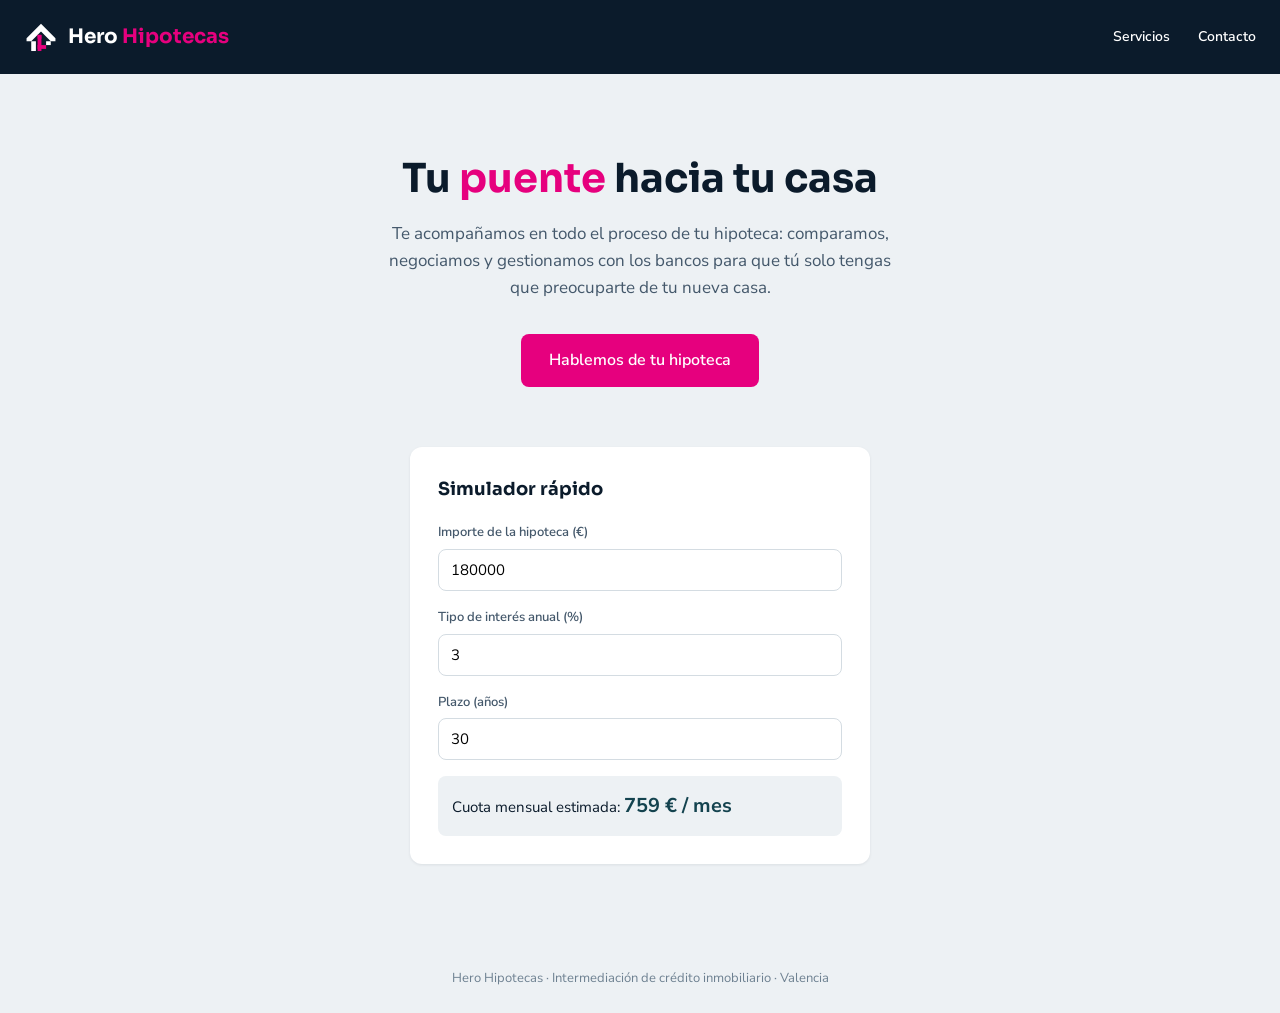
==== index.html @ 44be64f1 "Add files via upload" ====
<!DOCTYPE html>
<html lang="es">
<head>
<meta charset="UTF-8">
<meta name="viewport" content="width=device-width, initial-scale=1">
<title>Hero Hipotecas — Tu puente hacia tu casa</title>
<link rel="preconnect" href="https://fonts.googleapis.com">
<link rel="preconnect" href="https://fonts.gstatic.com" crossorigin>
<link href="https://fonts.googleapis.com/css2?family=Sora:wght@600;700&family=Nunito+Sans:wght@400;600&display=swap" rel="stylesheet">
<style>
  :root{
    --noche:#0B1B2B;
    --petroleo:#14434F;
    --fucsia:#E6007E;
    --niebla:#EDF1F4;
    --blanco:#FFFFFF;
  }
  *{box-sizing:border-box;margin:0;padding:0;}
  body{
    font-family:'Nunito Sans',sans-serif;
    background:var(--niebla);
    color:var(--noche);
    line-height:1.6;
  }
  header{
    background:var(--noche);
    padding:20px 24px;
    display:flex;
    align-items:center;
    justify-content:space-between;
  }
  .logo{display:flex;align-items:center;gap:10px;}
  .logo svg{width:34px;height:34px;}
  .logo span{
    font-family:'Sora',sans-serif;
    font-weight:700;
    font-size:20px;
    color:var(--blanco);
  }
  .logo span em{color:var(--fucsia);font-style:normal;}
  nav a{
    color:var(--blanco);
    text-decoration:none;
    margin-left:24px;
    font-size:14px;
    font-weight:600;
  }
  .hero{
    max-width:760px;
    margin:0 auto;
    padding:80px 24px 60px;
    text-align:center;
  }
  .hero h1{
    font-family:'Sora',sans-serif;
    font-size:40px;
    font-weight:700;
    line-height:1.25;
    margin-bottom:16px;
  }
  .hero h1 em{color:var(--fucsia);font-style:normal;}
  .hero p{
    font-size:17px;
    color:#44586B;
    max-width:520px;
    margin:0 auto 32px;
  }
  .cta{
    display:inline-block;
    background:var(--fucsia);
    color:var(--blanco);
    text-decoration:none;
    font-weight:600;
    padding:14px 28px;
    border-radius:8px;
  }
  section.simulador{
    background:var(--blanco);
    max-width:460px;
    margin:0 auto 80px;
    padding:28px;
    border-radius:12px;
    box-shadow:0 1px 3px rgba(11,27,43,0.08);
  }
  section.simulador h2{
    font-family:'Sora',sans-serif;
    font-size:18px;
    margin-bottom:18px;
  }
  .campo{margin-bottom:16px;text-align:left;}
  .campo label{display:block;font-size:13px;font-weight:600;margin-bottom:6px;color:#44586B;}
  .campo input{
    width:100%;
    padding:10px 12px;
    border:1px solid #D4DCE2;
    border-radius:8px;
    font-size:15px;
    font-family:'Nunito Sans',sans-serif;
  }
  .resultado{
    margin-top:12px;
    padding:14px;
    background:var(--niebla);
    border-radius:8px;
    font-size:15px;
  }
  .resultado strong{color:var(--petroleo);font-size:20px;}
  footer{
    text-align:center;
    padding:24px;
    font-size:13px;
    color:#6E8191;
  }
</style>
</head>
<body>

<header>
  <div class="logo">
    <svg viewBox="0 0 160 160" aria-hidden="true">
      <path d="M80 18 L148 86 L148 100 L126 100 L80 54 L34 100 L12 100 L12 86 Z" fill="#FFFFFF"/>
      <rect x="34" y="100" width="22" height="46" fill="#FFFFFF"/>
      <rect x="104" y="100" width="22" height="18" fill="#FFFFFF"/>
      <rect x="64" y="70" width="18" height="76" fill="#E6007E"/>
      <rect x="64" y="70" width="18" height="18" fill="#E6007E"/>
      <rect x="64" y="118" width="40" height="18" fill="#E6007E"/>
    </svg>
    <span>Hero <em>Hipotecas</em></span>
  </div>
  <nav>
    <a href="#">Servicios</a>
    <a href="#">Contacto</a>
  </nav>
</header>

<section class="hero">
  <h1>Tu <em>puente</em> hacia tu casa</h1>
  <p>Te acompañamos en todo el proceso de tu hipoteca: comparamos, negociamos y gestionamos con los bancos para que tú solo tengas que preocuparte de tu nueva casa.</p>
  <a class="cta" href="#contacto">Hablemos de tu hipoteca</a>
</section>

<section class="simulador">
  <h2>Simulador rápido</h2>
  <div class="campo">
    <label for="importe">Importe de la hipoteca (€)</label>
    <input type="number" id="importe" value="180000">
  </div>
  <div class="campo">
    <label for="interes">Tipo de interés anual (%)</label>
    <input type="number" id="interes" value="3" step="0.1">
  </div>
  <div class="campo">
    <label for="plazo">Plazo (años)</label>
    <input type="number" id="plazo" value="30">
  </div>
  <div class="resultado" id="resultado">
    Cuota mensual estimada: <strong id="cuota">—</strong>
  </div>
</section>

<footer>
  Hero Hipotecas · Intermediación de crédito inmobiliario · Valencia
</footer>

<script>
function calcular(){
  const importe = parseFloat(document.getElementById('importe').value) || 0;
  const interesAnual = parseFloat(document.getElementById('interes').value) || 0;
  const anios = parseFloat(document.getElementById('plazo').value) || 1;
  const i = (interesAnual / 100) / 12;
  const n = anios * 12;
  let cuota;
  if (i === 0) {
    cuota = importe / n;
  } else {
    cuota = importe * (i * Math.pow(1 + i, n)) / (Math.pow(1 + i, n) - 1);
  }
  document.getElementById('cuota').textContent = cuota.toLocaleString('es-ES', {style:'currency', currency:'EUR', maximumFractionDigits:0}) + ' / mes';
}
['importe','interes','plazo'].forEach(id => {
  document.getElementById(id).addEventListener('input', calcular);
});
calcular();
</script>

</body>
</html>
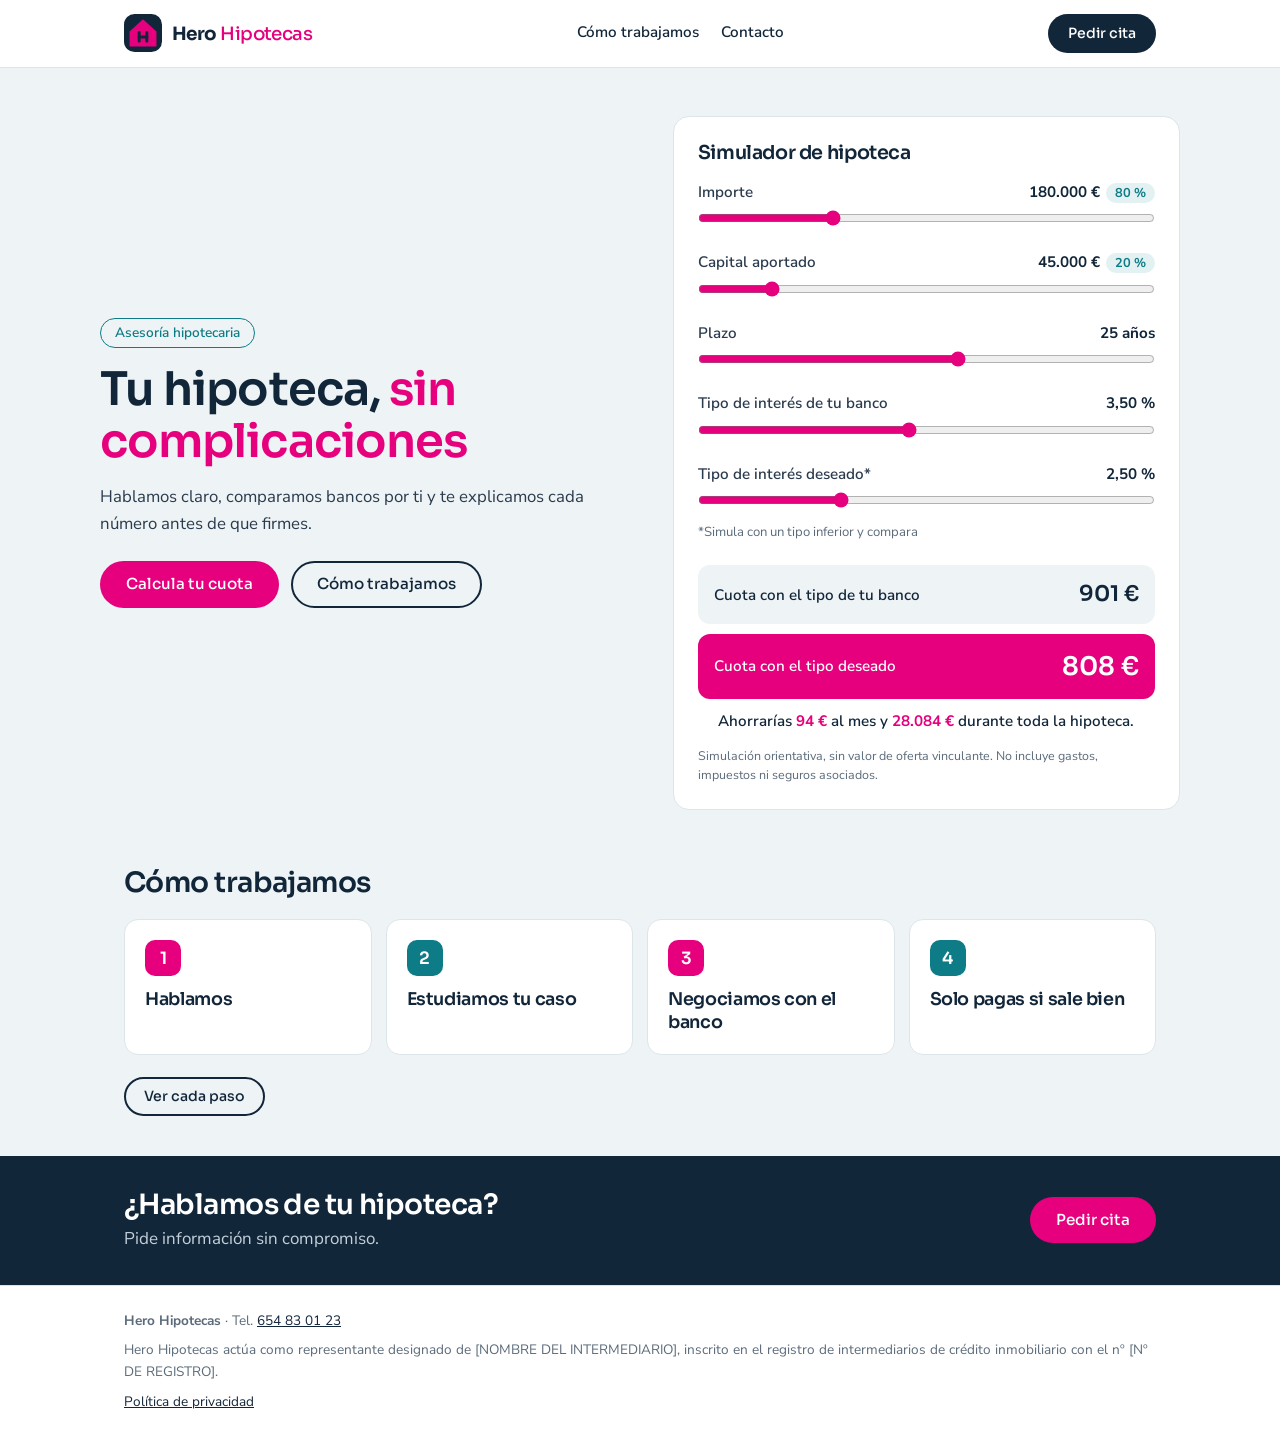
==== commit 94cc76df: "Add files via upload" ====
--- a/index.html
+++ b/index.html
@@ -1,187 +1,170 @@
 <!DOCTYPE html>
 <html lang="es">
 <head>
-<meta charset="UTF-8">
-<meta name="viewport" content="width=device-width, initial-scale=1">
-<title>Hero Hipotecas — Tu puente hacia tu casa</title>
-<link rel="preconnect" href="https://fonts.googleapis.com">
-<link rel="preconnect" href="https://fonts.gstatic.com" crossorigin>
-<link href="https://fonts.googleapis.com/css2?family=Sora:wght@600;700&family=Nunito+Sans:wght@400;600&display=swap" rel="stylesheet">
-<style>
-  :root{
-    --noche:#0B1B2B;
-    --petroleo:#14434F;
-    --fucsia:#E6007E;
-    --niebla:#EDF1F4;
-    --blanco:#FFFFFF;
-  }
-  *{box-sizing:border-box;margin:0;padding:0;}
-  body{
-    font-family:'Nunito Sans',sans-serif;
-    background:var(--niebla);
-    color:var(--noche);
-    line-height:1.6;
-  }
-  header{
-    background:var(--noche);
-    padding:20px 24px;
-    display:flex;
-    align-items:center;
-    justify-content:space-between;
-  }
-  .logo{display:flex;align-items:center;gap:10px;}
-  .logo svg{width:34px;height:34px;}
-  .logo span{
-    font-family:'Sora',sans-serif;
-    font-weight:700;
-    font-size:20px;
-    color:var(--blanco);
-  }
-  .logo span em{color:var(--fucsia);font-style:normal;}
-  nav a{
-    color:var(--blanco);
-    text-decoration:none;
-    margin-left:24px;
-    font-size:14px;
-    font-weight:600;
-  }
-  .hero{
-    max-width:760px;
-    margin:0 auto;
-    padding:80px 24px 60px;
-    text-align:center;
-  }
-  .hero h1{
-    font-family:'Sora',sans-serif;
-    font-size:40px;
-    font-weight:700;
-    line-height:1.25;
-    margin-bottom:16px;
-  }
-  .hero h1 em{color:var(--fucsia);font-style:normal;}
-  .hero p{
-    font-size:17px;
-    color:#44586B;
-    max-width:520px;
-    margin:0 auto 32px;
-  }
-  .cta{
-    display:inline-block;
-    background:var(--fucsia);
-    color:var(--blanco);
-    text-decoration:none;
-    font-weight:600;
-    padding:14px 28px;
-    border-radius:8px;
-  }
-  section.simulador{
-    background:var(--blanco);
-    max-width:460px;
-    margin:0 auto 80px;
-    padding:28px;
-    border-radius:12px;
-    box-shadow:0 1px 3px rgba(11,27,43,0.08);
-  }
-  section.simulador h2{
-    font-family:'Sora',sans-serif;
-    font-size:18px;
-    margin-bottom:18px;
-  }
-  .campo{margin-bottom:16px;text-align:left;}
-  .campo label{display:block;font-size:13px;font-weight:600;margin-bottom:6px;color:#44586B;}
-  .campo input{
-    width:100%;
-    padding:10px 12px;
-    border:1px solid #D4DCE2;
-    border-radius:8px;
-    font-size:15px;
-    font-family:'Nunito Sans',sans-serif;
-  }
-  .resultado{
-    margin-top:12px;
-    padding:14px;
-    background:var(--niebla);
-    border-radius:8px;
-    font-size:15px;
-  }
-  .resultado strong{color:var(--petroleo);font-size:20px;}
-  footer{
-    text-align:center;
-    padding:24px;
-    font-size:13px;
-    color:#6E8191;
-  }
-</style>
+  <meta charset="utf-8">
+  <meta name="viewport" content="width=device-width, initial-scale=1">
+  <title>Hero Hipotecas · Tu hipoteca, sin complicaciones</title>
+  <meta name="description" content="Hablamos claro, comparamos bancos por ti y te explicamos cada número antes de que firmes. Pide información sin compromiso.">
+  <link rel="icon" type="image/svg+xml" href="favicon.svg">
+  <link rel="preconnect" href="https://fonts.googleapis.com">
+  <link rel="preconnect" href="https://fonts.gstatic.com" crossorigin>
+  <link href="https://fonts.googleapis.com/css2?family=Nunito+Sans:wght@400;600;700&family=Sora:wght@500;600;700&display=swap" rel="stylesheet">
+  <link rel="stylesheet" href="styles.css">
 </head>
 <body>
 
-<header>
-  <div class="logo">
-    <svg viewBox="0 0 160 160" aria-hidden="true">
-      <path d="M80 18 L148 86 L148 100 L126 100 L80 54 L34 100 L12 100 L12 86 Z" fill="#FFFFFF"/>
-      <rect x="34" y="100" width="22" height="46" fill="#FFFFFF"/>
-      <rect x="104" y="100" width="22" height="18" fill="#FFFFFF"/>
-      <rect x="64" y="70" width="18" height="76" fill="#E6007E"/>
-      <rect x="64" y="70" width="18" height="18" fill="#E6007E"/>
-      <rect x="64" y="118" width="40" height="18" fill="#E6007E"/>
-    </svg>
-    <span>Hero <em>Hipotecas</em></span>
-  </div>
-  <nav>
-    <a href="#">Servicios</a>
-    <a href="#">Contacto</a>
-  </nav>
-</header>
+  <header class="site-header">
+    <div class="container">
+      <a class="logo" href="index.html" aria-label="Hero Hipotecas, ir al inicio">
+        <svg viewBox="0 0 36 36" aria-hidden="true"><rect width="36" height="36" rx="10" fill="#12263A"/><path d="M6 17 L18 6 L30 17 V30 H6 Z" fill="#E6007E" stroke="#E6007E" stroke-width="1.5" stroke-linejoin="round"/><rect x="13" y="16" width="2.8" height="11" rx="1" fill="#12263A"/><rect x="20.2" y="16" width="2.8" height="11" rx="1" fill="#12263A"/><rect x="13" y="20.4" width="10" height="2.8" rx="1" fill="#12263A"/></svg>
+        <div><b>Hero</b> <span>Hipotecas</span></div>
+      </a>
+      <nav class="nav-links" aria-label="Principal">
+        <a href="como-trabajamos.html">Cómo trabajamos</a>
+        <a href="contacto.html">Contacto</a>
+      </nav>
+      <button type="button" class="btn btn-dark btn-small" data-cita>Pedir cita</button>
+    </div>
+  </header>
 
-<section class="hero">
-  <h1>Tu <em>puente</em> hacia tu casa</h1>
-  <p>Te acompañamos en todo el proceso de tu hipoteca: comparamos, negociamos y gestionamos con los bancos para que tú solo tengas que preocuparte de tu nueva casa.</p>
-  <a class="cta" href="#contacto">Hablemos de tu hipoteca</a>
-</section>
+  <main>
+    <section class="container hero">
+      <div>
+        <span class="etiqueta">Asesoría hipotecaria</span>
+        <h1>Tu hipoteca, <span class="acento">sin complicaciones</span></h1>
+        <p class="lead">Hablamos claro, comparamos bancos por ti y te explicamos cada número antes de que firmes.</p>
+        <div class="acciones">
+          <a class="btn btn-primary" href="#simulador">Calcula tu cuota</a>
+          <a class="btn btn-outline" href="como-trabajamos.html">Cómo trabajamos</a>
+        </div>
+      </div>
 
-<section class="simulador">
-  <h2>Simulador rápido</h2>
-  <div class="campo">
-    <label for="importe">Importe de la hipoteca (€)</label>
-    <input type="number" id="importe" value="180000">
-  </div>
-  <div class="campo">
-    <label for="interes">Tipo de interés anual (%)</label>
-    <input type="number" id="interes" value="3" step="0.1">
-  </div>
-  <div class="campo">
-    <label for="plazo">Plazo (años)</label>
-    <input type="number" id="plazo" value="30">
-  </div>
-  <div class="resultado" id="resultado">
-    Cuota mensual estimada: <strong id="cuota">—</strong>
-  </div>
-</section>
+      <div class="card sim" id="simulador">
+        <h2>Simulador de hipoteca</h2>
 
-<footer>
-  Hero Hipotecas · Intermediación de crédito inmobiliario · Valencia
-</footer>
+        <div class="campo">
+          <div class="lab"><label for="imp">Importe</label><span class="valor"><span id="o-imp"></span><em class="pct" id="p-imp"></em></span></div>
+          <input type="range" id="imp" min="50000" max="500000" step="5000" value="180000">
+        </div>
 
-<script>
-function calcular(){
-  const importe = parseFloat(document.getElementById('importe').value) || 0;
-  const interesAnual = parseFloat(document.getElementById('interes').value) || 0;
-  const anios = parseFloat(document.getElementById('plazo').value) || 1;
-  const i = (interesAnual / 100) / 12;
-  const n = anios * 12;
-  let cuota;
-  if (i === 0) {
-    cuota = importe / n;
-  } else {
-    cuota = importe * (i * Math.pow(1 + i, n)) / (Math.pow(1 + i, n) - 1);
-  }
-  document.getElementById('cuota').textContent = cuota.toLocaleString('es-ES', {style:'currency', currency:'EUR', maximumFractionDigits:0}) + ' / mes';
-}
-['importe','interes','plazo'].forEach(id => {
-  document.getElementById(id).addEventListener('input', calcular);
-});
-calcular();
-</script>
+        <div class="campo">
+          <div class="lab"><label for="apo">Capital aportado</label><span class="valor"><span id="o-apo"></span><em class="pct" id="p-apo"></em></span></div>
+          <input type="range" id="apo" min="0" max="300000" step="5000" value="45000">
+        </div>
 
+        <div class="campo">
+          <div class="lab"><label for="pl">Plazo</label><span class="valor" id="o-pl"></span></div>
+          <input type="range" id="pl" min="5" max="40" step="1" value="25">
+        </div>
+
+        <div class="campo">
+          <div class="lab"><label for="tb">Tipo de interés de tu banco</label><span class="valor" id="o-tb"></span></div>
+          <input type="range" id="tb" min="0.5" max="7" step="0.05" value="3.5">
+        </div>
+
+        <div class="campo">
+          <div class="lab"><label for="td">Tipo de interés deseado*</label><span class="valor" id="o-td"></span></div>
+          <input type="range" id="td" min="0.5" max="7" step="0.05" value="2.5">
+          <p class="nota">*Simula con un tipo inferior y compara</p>
+        </div>
+
+        <div class="resultados">
+          <div class="res-fila"><span>Cuota con el tipo de tu banco</span><span class="cifra" id="c-banco"></span></div>
+          <div class="res-fila destacada"><span>Cuota con el tipo deseado</span><span class="cifra" id="c-deseado"></span></div>
+          <p class="ahorro" id="ahorro"></p>
+        </div>
+        <p class="aviso">Simulación orientativa, sin valor de oferta vinculante. No incluye gastos, impuestos ni seguros asociados.</p>
+      </div>
+    </section>
+
+    <section class="seccion">
+      <div class="container">
+        <h2>Cómo trabajamos</h2>
+        <div class="pasos">
+          <div class="paso"><div class="num">1</div><h3>Hablamos</h3></div>
+          <div class="paso"><div class="num">2</div><h3>Estudiamos tu caso</h3></div>
+          <div class="paso"><div class="num">3</div><h3>Negociamos con el banco</h3></div>
+          <div class="paso"><div class="num">4</div><h3>Solo pagas si sale bien</h3></div>
+        </div>
+        <p class="mas"><a class="btn btn-outline btn-small" href="como-trabajamos.html">Ver cada paso</a></p>
+      </div>
+    </section>
+
+    <section class="cta">
+      <div class="container">
+        <div>
+          <h2>¿Hablamos de tu hipoteca?</h2>
+          <p>Pide información sin compromiso.</p>
+        </div>
+        <button type="button" class="btn btn-primary" data-cita>Pedir cita</button>
+      </div>
+    </section>
+  </main>
+
+  <footer class="site-footer">
+    <div class="container">
+      <p><strong>Hero Hipotecas</strong> · Tel. <a href="tel:+34654830123">654 83 01 23</a></p>
+      <p>Hero Hipotecas actúa como representante designado de [NOMBRE DEL INTERMEDIARIO], inscrito en el registro de intermediarios de crédito inmobiliario con el nº [Nº DE REGISTRO].</p>
+      <p><a href="politica-privacidad.html">Política de privacidad</a></p>
+    </div>
+  </footer>
+
+  <script src="app.js"></script>
+  <script>
+    /* Simulador de hipoteca */
+    (function () {
+      var $ = function (id) { return document.getElementById(id); };
+      var euros = new Intl.NumberFormat('es-ES', { maximumFractionDigits: 0 });
+      var tasa = new Intl.NumberFormat('es-ES', { minimumFractionDigits: 2, maximumFractionDigits: 2 });
+
+      function cuota(capital, anios, tipoAnual) {
+        var n = anios * 12;
+        var r = tipoAnual / 100 / 12;
+        return r === 0 ? capital / n : capital * r / (1 - Math.pow(1 + r, -n));
+      }
+
+      function calcular() {
+        var imp = +$('imp').value;
+        var apo = +$('apo').value;
+        var anios = +$('pl').value;
+        var tb = +$('tb').value;
+        var td = +$('td').value;
+
+        var total = imp + apo;
+        var pApo = Math.round(apo / total * 100);
+        var pImp = 100 - pApo;
+
+        $('o-imp').textContent = euros.format(imp) + ' €';
+        $('p-imp').textContent = pImp + ' %';
+        $('o-apo').textContent = euros.format(apo) + ' €';
+        $('p-apo').textContent = pApo + ' %';
+        $('o-pl').textContent = anios + ' años';
+        $('o-tb').textContent = tasa.format(tb) + ' %';
+        $('o-td').textContent = tasa.format(td) + ' %';
+
+        var cB = cuota(imp, anios, tb);
+        var cD = cuota(imp, anios, td);
+        $('c-banco').textContent = euros.format(Math.round(cB)) + ' €';
+        $('c-deseado').textContent = euros.format(Math.round(cD)) + ' €';
+
+        var dif = cB - cD;
+        var meses = anios * 12;
+        var msg = $('ahorro');
+        if (dif >= 0.5) {
+          msg.innerHTML = 'Ahorrarías <strong>' + euros.format(Math.round(dif)) + ' €</strong> al mes y <strong>' +
+            euros.format(Math.round(dif * meses)) + ' €</strong> durante toda la hipoteca.';
+        } else if (dif <= -0.5) {
+          msg.textContent = 'Con ese tipo pagarías ' + euros.format(Math.round(-dif)) + ' € más al mes.';
+        } else {
+          msg.textContent = 'Con estos dos tipos la cuota es prácticamente la misma.';
+        }
+      }
+
+      ['imp', 'apo', 'pl', 'tb', 'td'].forEach(function (id) {
+        $(id).addEventListener('input', calcular);
+      });
+      calcular();
+    })();
+  </script>
 </body>
 </html>
--- a/styles.css
+++ b/styles.css
@@ -0,0 +1,216 @@
+/* Hero Hipotecas · estilos compartidos
+   Paleta: azul noche, azul petróleo, fucsia, niebla, blanco
+   Letras: Sora (títulos) + Nunito Sans (texto) */
+
+:root {
+  --noche: #12263A;
+  --petroleo: #0E7C86;
+  --fucsia: #E6007E;
+  --fucsia-oscuro: #BF0068;
+  --niebla: #EEF3F5;
+  --blanco: #FFFFFF;
+  --texto: #2A3B4D;
+  --suave: #5B6B7A;
+  --linea: #DCE5EA;
+  --radio: 16px;
+}
+
+*, *::before, *::after { box-sizing: border-box; }
+
+html { scroll-behavior: smooth; }
+
+body {
+  margin: 0;
+  background: var(--niebla);
+  color: var(--texto);
+  font-family: 'Nunito Sans', system-ui, sans-serif;
+  font-size: 17px;
+  line-height: 1.6;
+  -webkit-font-smoothing: antialiased;
+}
+
+h1, h2, h3 {
+  font-family: 'Sora', system-ui, sans-serif;
+  font-weight: 600;
+  color: var(--noche);
+  letter-spacing: -0.02em;
+  margin: 0;
+}
+
+h1 { font-size: clamp(2rem, 4.6vw, 2.9rem); line-height: 1.12; }
+h2 { font-size: clamp(1.4rem, 2.6vw, 1.75rem); line-height: 1.2; }
+h3 { font-size: 1.1rem; line-height: 1.3; }
+
+p { margin: 0; }
+a { color: inherit; }
+
+:focus-visible {
+  outline: 3px solid var(--petroleo);
+  outline-offset: 3px;
+  border-radius: 6px;
+}
+
+.container { max-width: 1080px; margin: 0 auto; padding: 0 24px; }
+
+/* ---------- Cabecera ---------- */
+.site-header { background: var(--blanco); border-bottom: 1px solid var(--linea); }
+.site-header .container {
+  display: flex; align-items: center; justify-content: space-between;
+  gap: 12px 24px; flex-wrap: wrap; padding-top: 14px; padding-bottom: 14px;
+}
+.logo {
+  display: inline-flex; align-items: center; gap: 10px; text-decoration: none;
+  font-family: 'Sora', sans-serif; font-size: 1.15rem; letter-spacing: -0.03em;
+}
+.logo svg { width: 38px; height: 38px; flex: none; }
+.logo b { font-weight: 700; color: var(--noche); }
+.logo span { font-weight: 500; color: var(--fucsia); }
+.nav-links { display: flex; align-items: center; gap: 22px; }
+.nav-links a { text-decoration: none; font-weight: 600; font-size: 0.95rem; color: var(--noche); padding: 4px 0; border-bottom: 2px solid transparent; }
+.nav-links a:hover, .nav-links a[aria-current="page"] { border-bottom-color: var(--fucsia); }
+
+/* ---------- Botones ---------- */
+.btn {
+  display: inline-block; font-family: 'Sora', sans-serif; font-weight: 500; font-size: 0.95rem;
+  line-height: 1.2; padding: 12px 24px; border-radius: 999px; border: 2px solid transparent;
+  text-decoration: none; cursor: pointer; transition: background-color .15s, color .15s, border-color .15s;
+}
+.btn-primary { background: var(--fucsia); color: var(--blanco); }
+.btn-primary:hover { background: var(--fucsia-oscuro); }
+.btn-outline { border-color: var(--noche); color: var(--noche); background: transparent; }
+.btn-outline:hover { background: var(--noche); color: var(--blanco); }
+.btn-dark { background: var(--noche); color: var(--blanco); }
+.btn-dark:hover { background: #1d3a57; }
+.btn-small { padding: 9px 18px; font-size: 0.88rem; }
+.btn-verde { background: #1FA855; color: var(--blanco); }
+.btn-verde:hover { background: #178544; }
+
+/* ---------- Portada ---------- */
+.hero { display: grid; grid-template-columns: 1.05fr 1fr; gap: 40px; align-items: center; padding: 48px 0 40px; }
+.etiqueta {
+  display: inline-block; font-size: 0.85rem; font-weight: 600; color: var(--petroleo);
+  border: 1px solid var(--petroleo); border-radius: 999px; padding: 3px 14px; margin-bottom: 16px;
+}
+.acento { color: var(--fucsia); }
+.hero p.lead { margin-top: 16px; max-width: 30em; font-size: 1.05rem; }
+.hero .acciones { margin-top: 24px; display: flex; flex-wrap: wrap; gap: 12px; }
+
+/* ---------- Simulador ---------- */
+.card { background: var(--blanco); border: 1px solid var(--linea); border-radius: var(--radio); padding: 24px; }
+.sim h2 { font-size: 1.2rem; margin-bottom: 4px; }
+.campo { margin-top: 16px; }
+.lab { display: flex; justify-content: space-between; align-items: baseline; gap: 12px; font-size: 0.95rem; }
+.lab label { font-weight: 600; color: var(--texto); }
+.lab .valor { color: var(--noche); font-weight: 700; text-align: right; }
+.pct {
+  font-style: normal; font-weight: 700; font-size: 0.8rem; color: var(--petroleo);
+  background: #E3F1F2; border-radius: 999px; padding: 1px 9px; margin-left: 6px; white-space: nowrap;
+}
+.sim input[type="range"] { width: 100%; margin: 6px 0 0; accent-color: var(--fucsia); }
+.nota { font-size: 0.82rem; color: var(--suave); margin-top: 6px; }
+.resultados { margin-top: 22px; display: grid; gap: 10px; }
+.res-fila {
+  display: flex; justify-content: space-between; align-items: center; gap: 12px;
+  border-radius: 12px; padding: 12px 16px; background: var(--niebla); color: var(--noche); font-weight: 600; font-size: 0.95rem;
+}
+.res-fila .cifra { font-family: 'Sora', sans-serif; font-size: 1.35rem; font-weight: 600; white-space: nowrap; }
+.res-fila.destacada { background: var(--fucsia); color: var(--blanco); }
+.res-fila.destacada .cifra { font-size: 1.6rem; }
+.ahorro { font-size: 0.95rem; font-weight: 600; color: var(--noche); text-align: center; min-height: 1.5em; }
+.ahorro strong { color: var(--fucsia); }
+.aviso { font-size: 0.78rem; color: var(--suave); margin-top: 14px; line-height: 1.5; }
+
+/* ---------- Secciones ---------- */
+.seccion { padding: 16px 0 40px; }
+.seccion > .container > p.intro { margin-top: 8px; max-width: 36em; }
+.pasos { display: grid; grid-template-columns: repeat(auto-fit, minmax(210px, 1fr)); gap: 14px; margin-top: 20px; }
+.paso { background: var(--blanco); border: 1px solid var(--linea); border-radius: 14px; padding: 20px; }
+.paso .num {
+  display: flex; align-items: center; justify-content: center; width: 36px; height: 36px; border-radius: 10px;
+  background: var(--fucsia); color: var(--blanco); font-family: 'Sora', sans-serif; font-weight: 600; margin-bottom: 12px;
+}
+.paso:nth-child(even) .num { background: var(--petroleo); }
+.paso p { margin-top: 6px; font-size: 0.95rem; line-height: 1.55; }
+.mas { margin-top: 22px; }
+
+/* Página «Cómo trabajamos» en lista vertical */
+.pasos-lista { display: grid; gap: 14px; margin-top: 28px; max-width: 760px; }
+.pasos-lista .paso { display: grid; grid-template-columns: 52px 1fr; gap: 16px; align-items: start; padding: 22px; }
+.pasos-lista .paso .num { width: 44px; height: 44px; font-size: 1.1rem; margin: 0; border-radius: 12px; }
+.pasos-lista .paso p { font-size: 1rem; }
+
+.pagina { padding: 48px 0 24px; }
+.pagina p.intro { margin-top: 12px; max-width: 36em; }
+
+/* Contacto */
+.contacto-grid { display: grid; grid-template-columns: repeat(auto-fit, minmax(260px, 1fr)); gap: 16px; margin-top: 28px; max-width: 760px; }
+.telefono { font-family: 'Sora', sans-serif; font-size: 1.8rem; font-weight: 600; color: var(--noche); letter-spacing: -0.02em; margin: 6px 0 14px; display: block; text-decoration: none; }
+.card .acciones { display: flex; flex-wrap: wrap; gap: 10px; }
+.card h3 + p { margin-top: 6px; font-size: 0.95rem; }
+
+/* ---------- Franja final ---------- */
+.cta { background: var(--noche); padding: 32px 0; }
+.cta .container { display: flex; flex-wrap: wrap; align-items: center; justify-content: space-between; gap: 16px; }
+.cta h2 { color: var(--blanco); }
+.cta p { color: #C3D0DB; margin-top: 4px; }
+
+/* ---------- Pie ---------- */
+.site-footer { background: var(--blanco); border-top: 1px solid var(--linea); padding: 24px 0; font-size: 0.85rem; color: var(--suave); }
+.site-footer .container { display: grid; gap: 8px; }
+.site-footer a { color: var(--noche); }
+
+/* ---------- Ventana del formulario ---------- */
+dialog.cita {
+  border: none; border-radius: 20px; padding: 0; width: min(520px, calc(100% - 24px));
+  max-height: calc(100% - 24px); color: var(--texto); background: var(--blanco);
+}
+dialog.cita::backdrop { background: rgba(18, 38, 58, 0.62); }
+.cita-in { padding: 28px; position: relative; }
+.cita-in h2 { font-size: 1.35rem; padding-right: 36px; }
+.cita-in .sub { margin-top: 6px; font-size: 0.95rem; }
+.cerrar {
+  position: absolute; top: 14px; right: 14px; width: 38px; height: 38px; border-radius: 50%;
+  border: none; background: var(--niebla); color: var(--noche); font-size: 1.3rem; line-height: 1; cursor: pointer;
+}
+.cerrar:hover { background: var(--linea); }
+.cita form { margin-top: 18px; display: grid; gap: 14px; }
+.cita label.t { display: block; font-weight: 600; font-size: 0.92rem; color: var(--noche); margin-bottom: 4px; }
+.cita input[type="text"], .cita input[type="tel"], .cita input[type="email"] {
+  width: 100%; font: inherit; color: var(--noche); background: var(--blanco);
+  border: 1.5px solid #B9C7D3; border-radius: 10px; padding: 11px 13px;
+}
+.cita input:focus-visible { outline: 3px solid var(--petroleo); outline-offset: 1px; border-color: var(--petroleo); }
+.cita fieldset { border: none; padding: 0; margin: 0; }
+.cita legend { font-weight: 600; font-size: 0.92rem; color: var(--noche); margin-bottom: 6px; padding: 0; }
+.franjas { display: grid; gap: 8px; }
+.franjas label {
+  display: flex; align-items: center; gap: 10px; border: 1.5px solid #B9C7D3; border-radius: 10px;
+  padding: 10px 13px; cursor: pointer; font-size: 0.95rem;
+}
+.franjas label:has(input:checked) { border-color: var(--fucsia); background: #FFF0F8; }
+.franjas input { accent-color: var(--fucsia); width: 18px; height: 18px; margin: 0; }
+.privacidad { display: flex; gap: 10px; align-items: flex-start; font-size: 0.85rem; color: var(--suave); }
+.privacidad input { accent-color: var(--fucsia); width: 18px; height: 18px; margin: 2px 0 0; flex: none; }
+.estado { font-size: 0.92rem; font-weight: 600; min-height: 1.4em; }
+.estado.error { color: #B3261E; }
+.gracias { text-align: center; padding: 18px 0 6px; }
+.gracias .tic { width: 56px; height: 56px; border-radius: 50%; background: var(--fucsia); color: var(--blanco); display: flex; align-items: center; justify-content: center; margin: 0 auto 14px; font-size: 1.6rem; }
+.gracias h2 { padding: 0; }
+.gracias p { margin-top: 8px; }
+.gracias .btn { margin-top: 18px; }
+
+/* ---------- Móvil ---------- */
+@media (max-width: 820px) {
+  .hero { grid-template-columns: 1fr; padding-top: 32px; }
+}
+@media (max-width: 560px) {
+  .site-header .container { justify-content: center; }
+  .nav-links { width: 100%; justify-content: center; gap: 18px; order: 3; }
+  .cita-in { padding: 22px 18px; }
+  .pasos-lista .paso { grid-template-columns: 1fr; gap: 10px; }
+}
+
+@media (prefers-reduced-motion: reduce) {
+  html { scroll-behavior: auto; }
+  .btn { transition: none; }
+}
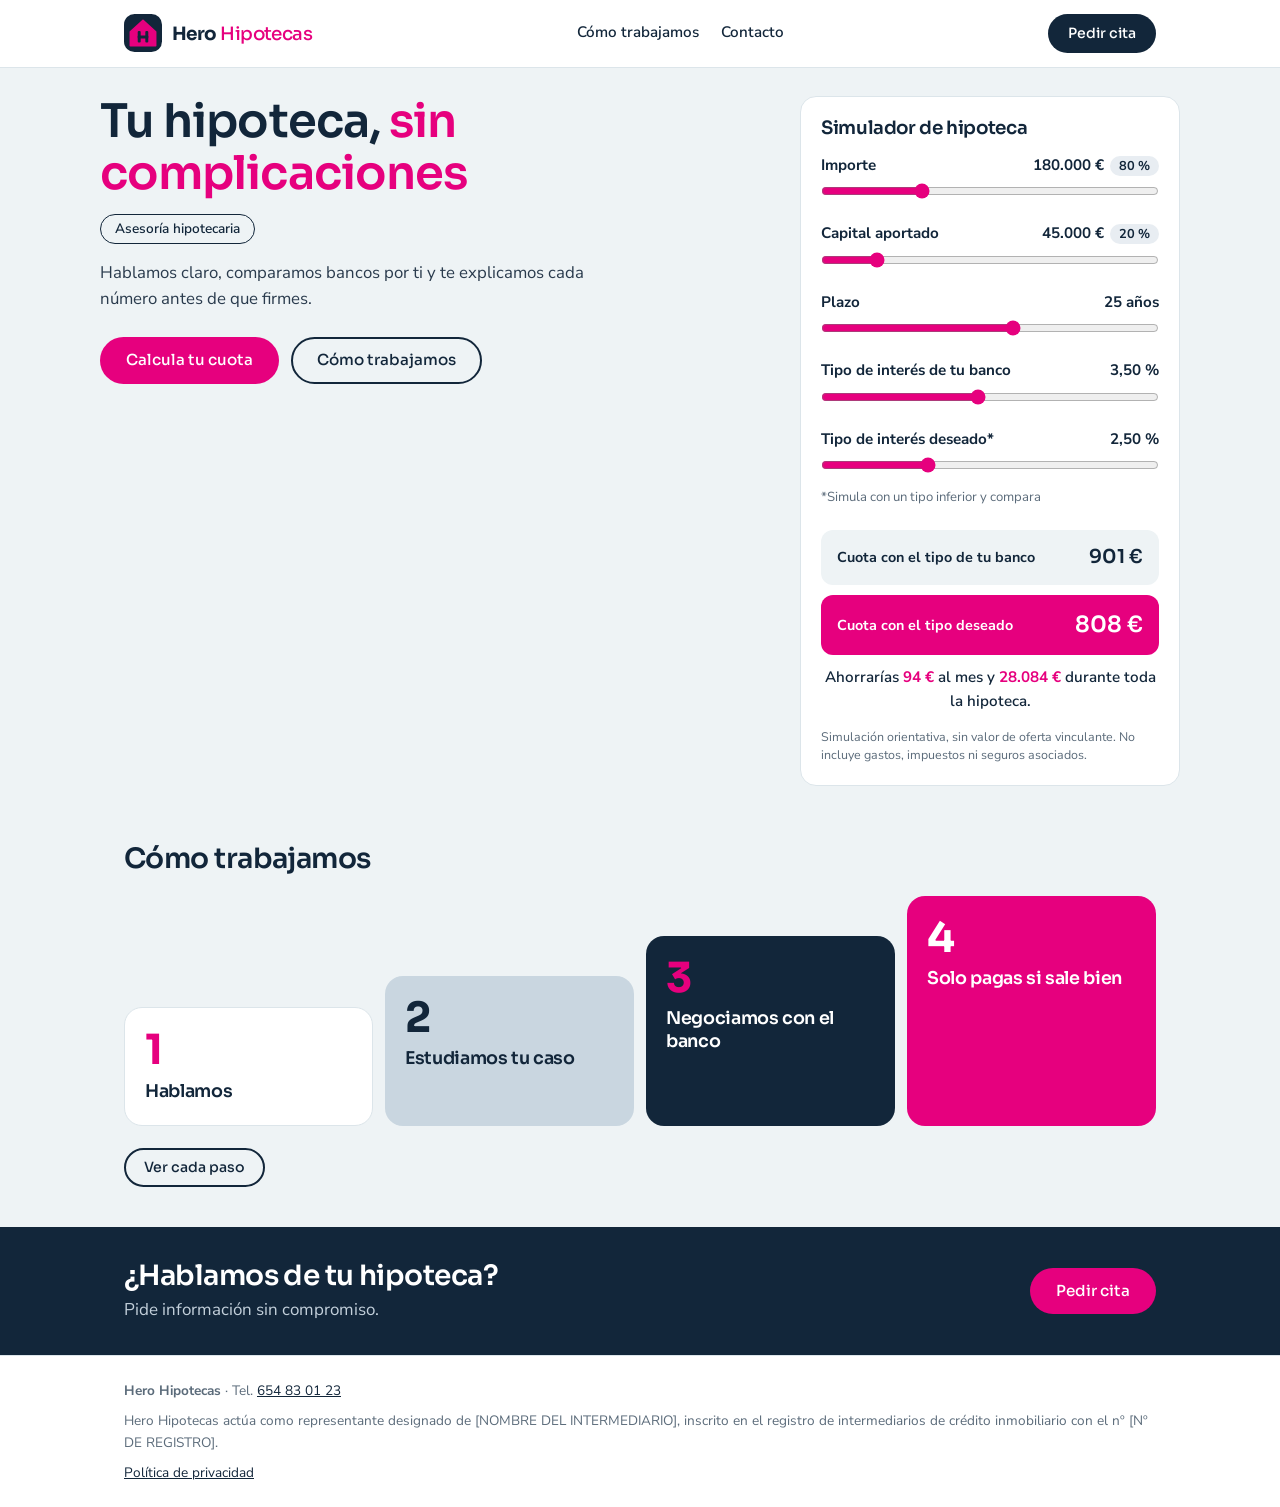
==== commit b38f4bda: "Add files via upload" ====
--- a/index.html
+++ b/index.html
@@ -30,8 +30,8 @@
   <main>
     <section class="container hero">
       <div>
+        <h1>Tu hipoteca, <span class="acento">sin complicaciones</span></h1>
         <span class="etiqueta">Asesoría hipotecaria</span>
-        <h1>Tu hipoteca, <span class="acento">sin complicaciones</span></h1>
         <p class="lead">Hablamos claro, comparamos bancos por ti y te explicamos cada número antes de que firmes.</p>
         <div class="acciones">
           <a class="btn btn-primary" href="#simulador">Calcula tu cuota</a>
@@ -80,11 +80,11 @@
     <section class="seccion">
       <div class="container">
         <h2>Cómo trabajamos</h2>
-        <div class="pasos">
-          <div class="paso"><div class="num">1</div><h3>Hablamos</h3></div>
-          <div class="paso"><div class="num">2</div><h3>Estudiamos tu caso</h3></div>
-          <div class="paso"><div class="num">3</div><h3>Negociamos con el banco</h3></div>
-          <div class="paso"><div class="num">4</div><h3>Solo pagas si sale bien</h3></div>
+        <div class="escalera compacta">
+          <div class="escalon e1"><span class="n">1</span><h3>Hablamos</h3></div>
+          <div class="escalon e2"><span class="n">2</span><h3>Estudiamos tu caso</h3></div>
+          <div class="escalon e3"><span class="n">3</span><h3>Negociamos con el banco</h3></div>
+          <div class="escalon e4"><span class="n">4</span><h3>Solo pagas si sale bien</h3></div>
         </div>
         <p class="mas"><a class="btn btn-outline btn-small" href="como-trabajamos.html">Ver cada paso</a></p>
       </div>
--- a/styles.css
+++ b/styles.css
@@ -4,7 +4,6 @@
 
 :root {
   --noche: #12263A;
-  --petroleo: #0E7C86;
   --fucsia: #E6007E;
   --fucsia-oscuro: #BF0068;
   --niebla: #EEF3F5;
@@ -45,7 +44,7 @@
 a { color: inherit; }
 
 :focus-visible {
-  outline: 3px solid var(--petroleo);
+  outline: 3px solid var(--noche);
   outline-offset: 3px;
   border-radius: 6px;
 }
@@ -82,14 +81,12 @@
 .btn-dark { background: var(--noche); color: var(--blanco); }
 .btn-dark:hover { background: #1d3a57; }
 .btn-small { padding: 9px 18px; font-size: 0.88rem; }
-.btn-verde { background: #1FA855; color: var(--blanco); }
-.btn-verde:hover { background: #178544; }
 
 /* ---------- Portada ---------- */
-.hero { display: grid; grid-template-columns: 1.05fr 1fr; gap: 40px; align-items: center; padding: 48px 0 40px; }
+.hero { display: grid; grid-template-columns: 1fr minmax(0, 380px); gap: 40px; align-items: start; padding: 28px 0 40px; }
 .etiqueta {
-  display: inline-block; font-size: 0.85rem; font-weight: 600; color: var(--petroleo);
-  border: 1px solid var(--petroleo); border-radius: 999px; padding: 3px 14px; margin-bottom: 16px;
+  display: inline-block; font-size: 0.85rem; font-weight: 600; color: var(--noche);
+  border: 1px solid var(--noche); border-radius: 999px; padding: 3px 14px; margin-top: 14px;
 }
 .acento { color: var(--fucsia); }
 .hero p.lead { margin-top: 16px; max-width: 30em; font-size: 1.05rem; }
@@ -97,25 +94,26 @@
 
 /* ---------- Simulador ---------- */
 .card { background: var(--blanco); border: 1px solid var(--linea); border-radius: var(--radio); padding: 24px; }
-.sim h2 { font-size: 1.2rem; margin-bottom: 4px; }
-.campo { margin-top: 16px; }
+.sim { width: 100%; max-width: 380px; justify-self: end; padding: 20px; }
+.sim h2 { font-size: 1.15rem; margin-bottom: 2px; }
+.campo { margin-top: 14px; }
 .lab { display: flex; justify-content: space-between; align-items: baseline; gap: 12px; font-size: 0.95rem; }
-.lab label { font-weight: 600; color: var(--texto); }
+.lab label { font-weight: 700; color: var(--noche); }
 .lab .valor { color: var(--noche); font-weight: 700; text-align: right; }
 .pct {
-  font-style: normal; font-weight: 700; font-size: 0.8rem; color: var(--petroleo);
-  background: #E3F1F2; border-radius: 999px; padding: 1px 9px; margin-left: 6px; white-space: nowrap;
+  font-style: normal; font-weight: 700; font-size: 0.8rem; color: var(--noche);
+  background: #E8EDF2; border-radius: 999px; padding: 1px 9px; margin-left: 6px; white-space: nowrap;
 }
 .sim input[type="range"] { width: 100%; margin: 6px 0 0; accent-color: var(--fucsia); }
 .nota { font-size: 0.82rem; color: var(--suave); margin-top: 6px; }
 .resultados { margin-top: 22px; display: grid; gap: 10px; }
 .res-fila {
   display: flex; justify-content: space-between; align-items: center; gap: 12px;
-  border-radius: 12px; padding: 12px 16px; background: var(--niebla); color: var(--noche); font-weight: 600; font-size: 0.95rem;
-}
-.res-fila .cifra { font-family: 'Sora', sans-serif; font-size: 1.35rem; font-weight: 600; white-space: nowrap; }
+  border-radius: 12px; padding: 12px 16px; background: var(--niebla); color: var(--noche); font-weight: 700; font-size: 0.9rem;
+}
+.res-fila .cifra { font-family: 'Sora', sans-serif; font-size: 1.2rem; font-weight: 600; white-space: nowrap; }
 .res-fila.destacada { background: var(--fucsia); color: var(--blanco); }
-.res-fila.destacada .cifra { font-size: 1.6rem; }
+.res-fila.destacada .cifra { font-size: 1.4rem; }
 .ahorro { font-size: 0.95rem; font-weight: 600; color: var(--noche); text-align: center; min-height: 1.5em; }
 .ahorro strong { color: var(--fucsia); }
 .aviso { font-size: 0.78rem; color: var(--suave); margin-top: 14px; line-height: 1.5; }
@@ -129,7 +127,6 @@
   display: flex; align-items: center; justify-content: center; width: 36px; height: 36px; border-radius: 10px;
   background: var(--fucsia); color: var(--blanco); font-family: 'Sora', sans-serif; font-weight: 600; margin-bottom: 12px;
 }
-.paso:nth-child(even) .num { background: var(--petroleo); }
 .paso p { margin-top: 6px; font-size: 0.95rem; line-height: 1.55; }
 .mas { margin-top: 22px; }
 
@@ -147,6 +144,28 @@
 .telefono { font-family: 'Sora', sans-serif; font-size: 1.8rem; font-weight: 600; color: var(--noche); letter-spacing: -0.02em; margin: 6px 0 14px; display: block; text-decoration: none; }
 .card .acciones { display: flex; flex-wrap: wrap; gap: 10px; }
 .card h3 + p { margin-top: 6px; font-size: 0.95rem; }
+
+
+/* ---------- Cómo trabajamos: escalera ---------- */
+.escalera { display: grid; grid-template-columns: repeat(4, 1fr); gap: 12px; align-items: end; margin-top: 28px; }
+.escalon { border-radius: 18px; padding: 22px 20px; display: flex; flex-direction: column; gap: 8px; }
+.escalon .n { font-family: 'Sora', sans-serif; font-weight: 700; font-size: 2.6rem; line-height: 1; letter-spacing: -0.04em; }
+.escalon h3 { font-size: 1.1rem; }
+.escalon p { font-size: 0.95rem; line-height: 1.5; }
+.e1 { background: var(--blanco); border: 1px solid var(--linea); min-height: 180px; }
+.e1 .n { color: var(--fucsia); }
+.e2 { background: #C9D6E0; min-height: 250px; }
+.e2 .n { color: var(--noche); }
+.e3 { background: var(--noche); min-height: 320px; color: #DCE6EE; }
+.e3 .n { color: var(--fucsia); }
+.e3 h3 { color: var(--blanco); }
+.e4 { background: var(--fucsia); min-height: 390px; color: var(--blanco); }
+.e4 .n, .e4 h3 { color: var(--blanco); }
+.escalera.compacta { margin-top: 20px; }
+.escalera.compacta .e1 { min-height: 110px; }
+.escalera.compacta .e2 { min-height: 150px; }
+.escalera.compacta .e3 { min-height: 190px; }
+.escalera.compacta .e4 { min-height: 230px; }
 
 /* ---------- Franja final ---------- */
 .cta { background: var(--noche); padding: 32px 0; }
@@ -179,7 +198,7 @@
   width: 100%; font: inherit; color: var(--noche); background: var(--blanco);
   border: 1.5px solid #B9C7D3; border-radius: 10px; padding: 11px 13px;
 }
-.cita input:focus-visible { outline: 3px solid var(--petroleo); outline-offset: 1px; border-color: var(--petroleo); }
+.cita input:focus-visible { outline: 3px solid var(--noche); outline-offset: 1px; border-color: var(--noche); }
 .cita fieldset { border: none; padding: 0; margin: 0; }
 .cita legend { font-weight: 600; font-size: 0.92rem; color: var(--noche); margin-bottom: 6px; padding: 0; }
 .franjas { display: grid; gap: 8px; }
@@ -201,7 +220,13 @@
 
 /* ---------- Móvil ---------- */
 @media (max-width: 820px) {
-  .hero { grid-template-columns: 1fr; padding-top: 32px; }
+  .hero { grid-template-columns: 1fr; padding-top: 24px; }
+  .sim { justify-self: center; }
+  .escalera, .escalera.compacta { grid-template-columns: 1fr; align-items: stretch; gap: 10px; }
+  .escalera .escalon { min-height: 0 !important; }
+  .escalera .e2 { margin-left: 16px; }
+  .escalera .e3 { margin-left: 32px; }
+  .escalera .e4 { margin-left: 48px; }
 }
 @media (max-width: 560px) {
   .site-header .container { justify-content: center; }
